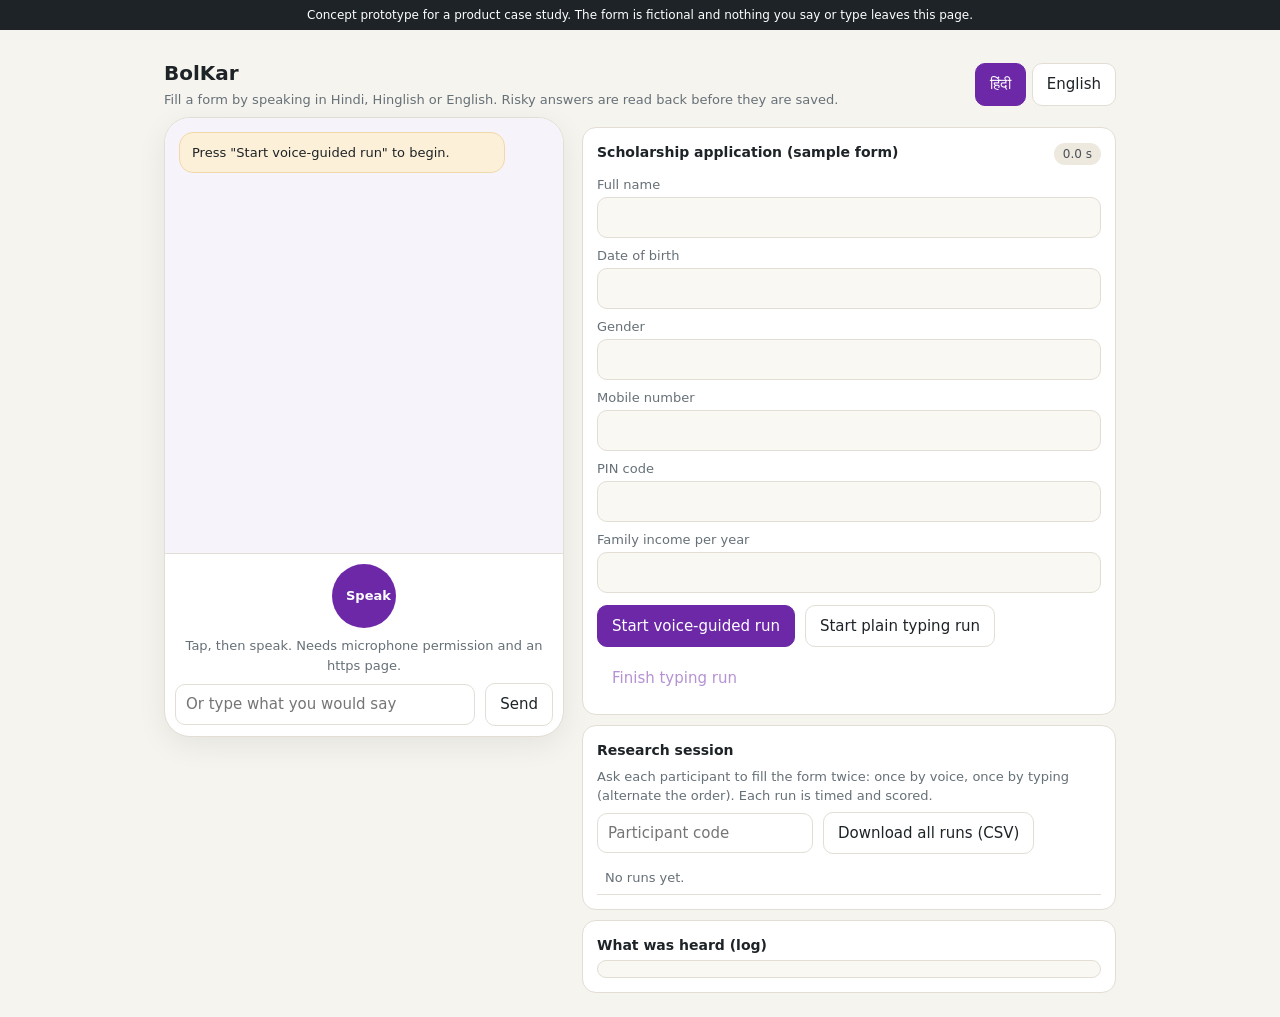
==== index.html @ 5ce9030a "Add bolkar: prototype, PRD, tests and README Split out of pm-prototypes into its own repository so i" ====
<!DOCTYPE html>
<html lang="en">
<head>
<meta charset="utf-8">
<meta name="viewport" content="width=device-width, initial-scale=1">
<title>BolKar: fill a form by speaking</title>
<link rel="stylesheet" href="base.css">
<style>
:root{--accent:#6d28a8;--accent-soft:#efe5fa}
.layout{display:grid;grid-template-columns:400px 1fr;gap:18px;align-items:start}@media(max-width:860px){.layout{grid-template-columns:1fr}}
.phone{margin:0;display:flex;flex-direction:column;min-height:620px}.chat{flex:1;padding:14px;display:flex;flex-direction:column;gap:8px;overflow:auto;max-height:470px;background:#f6f3fa}
.b{max-width:88%;padding:10px 12px;border-radius:14px;background:#fff;border:1px solid var(--line)}.b.me{align-self:flex-end;background:var(--accent);color:#fff;border:0}.b.sys{background:var(--warn-soft);border-color:#efd9a8;font-size:13px}
.b big{display:block;font-size:20px;font-weight:700;letter-spacing:.5px}.dock{padding:10px;border-top:1px solid var(--line);display:grid;gap:8px}
.mic{width:64px;height:64px;border-radius:50%;background:var(--accent);color:#fff;border:0;font-size:13px;font-weight:700;justify-self:center}.mic.on{background:var(--bad);animation:p 1s infinite}@keyframes p{50%{box-shadow:0 0 0 10px rgba(179,38,30,.15)}}
@media(prefers-reduced-motion:reduce){.mic.on{animation:none}}
.form label{margin-top:8px}.form input{width:100%;background:#faf8f3}.form input.ok{border-color:var(--ok);background:var(--ok-soft)}.form input.bad{border-color:var(--bad);background:var(--bad-soft)}
.seg{display:flex;gap:6px;flex-wrap:wrap}.seg button[aria-pressed=true]{background:var(--accent);color:#fff;border-color:var(--accent)}
</style>
</head>
<body>
<div class="concept">Concept prototype for a product case study. The form is fictional and nothing you say or type leaves this page.</div>
<div class="wrap">
  <header class="top"><div><h1>BolKar</h1><small>Fill a form by speaking in Hindi, Hinglish or English. Risky answers are read back before they are saved.</small></div>
    <div class="seg" id="lang"><button data-l="hi" aria-pressed="true">हिंदी</button><button data-l="en" aria-pressed="false">English</button></div></header>
  <div class="layout">
    <div class="phone">
      <div class="chat" id="chat" aria-live="polite"></div>
      <div class="dock">
        <button class="mic" id="mic" aria-label="Speak">Speak</button>
        <small id="micNote" style="text-align:center"></small>
        <div class="row"><input id="typed" class="grow" placeholder="Or type what you would say" aria-label="Type your answer"><button id="send">Send</button></div>
      </div>
    </div>
    <div>
      <div class="card form">
        <div class="row"><h3 class="grow">Scholarship application (sample form)</h3><span class="pill" id="timer">0.0 s</span></div>
        <div id="formFields"></div>
        <div class="row" style="margin-top:12px"><button class="primary" id="restart">Start voice-guided run</button><button id="plain">Start plain typing run</button><button class="ghost" id="submitPlain" disabled>Finish typing run</button></div>
      </div>
      <div class="card">
        <h3>Research session</h3>
        <p class="muted">Ask each participant to fill the form twice: once by voice, once by typing (alternate the order). Each run is timed and scored.</p>
        <div class="row"><input id="pid" placeholder="Participant code" maxlength="12"><button id="dl">Download all runs (CSV)</button></div>
        <table id="runs" style="margin-top:8px"></table>
      </div>
      <div class="card"><h3>What was heard (log)</h3><div class="log" id="log"></div></div>
    </div>
  </div>
</div>
<script src="speech.js"></script>
<script>
const B = BolKar, $ = id => document.getElementById(id), F = B.FIELDS;
const esc = s => String(s).replace(/[&<>"]/g, c => ({ '&': '&amp;', '<': '&lt;', '>': '&gt;', '"': '&quot;' }[c]));
const store = { get(k, d) { try { return JSON.parse(localStorage.getItem(k)) ?? d; } catch (e) { return d; } }, set(k, v) { try { localStorage.setItem(k, JSON.stringify(v)); } catch (e) {} } };
const T = { hi: { retry: 'माफ़ कीजिए, समझ नहीं आया। फिर से बोलिए।', type: 'आप चाहें तो नीचे लिख भी सकते हैं।', yn: 'कृपया हाँ या नहीं बोलिए।', again: 'ठीक है, फिर से बताइए।', done: 'सब जानकारी भर दी गई है। एक बार देख लीजिए।', saved: 'ठीक है।' },
  en: { retry: 'Sorry, I did not get that. Please say it again.', type: 'You can also type it below.', yn: 'Please say yes or no.', again: 'Okay, tell me again.', done: 'Everything is filled in. Please check it once.', saved: 'Got it.' } };
let lang = 'hi', run = null, runs = store.get('bolkar_runs', []), tick = null, rec = null, listening = false;
const SR = window.SpeechRecognition || window.webkitSpeechRecognition;
$('micNote').textContent = SR ? 'Tap, then speak. Needs microphone permission and an https page.' : 'This browser has no speech recognition. Type instead (Chrome on Android or desktop supports speech).';
function log(s) { $('log').textContent += s + '\n'; $('log').scrollTop = 1e6; }
function say(text, cls, big) { const d = document.createElement('div'); d.className = 'b ' + (cls || ''); d.innerHTML = (big ? `<big>${esc(big)}</big>` : '') + esc(text); $('chat').appendChild(d); $('chat').scrollTop = 1e6;
  if (!cls && window.speechSynthesis) { try { const u = new SpeechSynthesisUtterance(text); u.lang = lang === 'hi' ? 'hi-IN' : 'en-IN'; speechSynthesis.cancel(); speechSynthesis.speak(u); } catch (e) {} } }
function renderForm(editable) {
  $('formFields').innerHTML = F.map(f => `<label for="f_${f.id}">${f.label}</label><input id="f_${f.id}" ${editable ? '' : 'readonly'} autocomplete="off">`).join('');
}
function startTimer() { clearInterval(tick); const t0 = Date.now(); tick = setInterval(() => { $('timer').textContent = ((Date.now() - t0) / 1000).toFixed(1) + ' s'; }, 100); return t0; }
function pid() { return $('pid').value.trim().replace(/[^A-Za-z0-9_-]/g, '') || 'P' + String(Date.now()).slice(-4); }

// ---------- voice-guided run ----------
function startVoice() {
  renderForm(false); $('chat').innerHTML = ''; $('log').textContent = ''; $('submitPlain').disabled = true;
  run = { mode: 'voice', participant: pid(), i: 0, stage: 'ask', fails: 0, pending: null, t0: startTimer(), attempts: 0, corrections: 0, rejects: 0, typedTurns: 0 };
  ask();
}
function ask() { const f = F[run.i]; run.stage = 'ask'; run.fails = 0; say(f[lang]); }
function handle(text, typed) {
  if (!run || run.mode !== 'voice' || run.stage === 'done' || !text.trim()) return;
  const f = F[run.i]; say(text, 'me'); if (typed) run.typedTurns++;
  if (run.stage === 'confirm') {
    const a = B.yesNo(text); log(`[${f.id}] confirm heard "${text}" -> ${a}`);
    if (a === 'yes') return save(f, run.pending);
    if (a === 'no') { run.corrections++; say(T[lang].again); return ask(); }
    return say(T[lang].yn);
  }
  run.attempts++; const r = B.parse(f, text); log(`[${f.id}] heard "${text}" -> ${r.ok ? r.value : 'REJECTED: ' + r.why}`);
  if (!r.ok) { run.rejects++; run.fails++; say(r.why, 'sys'); say(T[lang].retry + (run.fails >= 2 ? ' ' + T[lang].type : '')); return; }
  if (f.confirm) { run.pending = r.value; run.stage = 'confirm'; const rb = B.readBack(f, r.value, lang); if (r.note) say(r.note, 'sys'); say(rb.speak, '', rb.shown); }
  else save(f, r.value);
}
function save(f, value) {
  const el = $('f_' + f.id); el.value = f.type === 'amount' ? '₹' + Number(value).toLocaleString('en-IN') : value; el.className = 'ok';
  if (++run.i < F.length) { say(T[lang].saved); ask(); } else finish();
}
function finish() {
  clearInterval(tick); run.stage = 'done'; say(T[lang].done);
  record({ participant: run.participant, mode: 'voice', seconds: +((Date.now() - run.t0) / 1000).toFixed(1), attempts: run.attempts, rejected: run.rejects, corrected_after_readback: run.corrections, typed_turns: run.typedTurns, invalid_fields: 0 });
}
// ---------- plain typing run (the baseline) ----------
function startPlain() {
  renderForm(true); $('chat').innerHTML = ''; say('Plain typing run: fill the form on the right by typing, then press "Finish typing run".', 'sys');
  run = { mode: 'plain', participant: pid(), t0: startTimer() }; $('submitPlain').disabled = false; $('f_' + F[0].id).focus();
}
function finishPlain() {
  clearInterval(tick); let bad = 0;
  for (const f of F) { const el = $('f_' + f.id), r = B.parse(f, el.value); el.className = r.ok ? 'ok' : 'bad'; if (!r.ok) bad++; }
  record({ participant: run.participant, mode: 'typing', seconds: +((Date.now() - run.t0) / 1000).toFixed(1), attempts: F.length, rejected: 0, corrected_after_readback: 0, typed_turns: F.length, invalid_fields: bad });
  $('submitPlain').disabled = true; run = null;
}
function record(r) { runs.push(r); store.set('bolkar_runs', runs); renderRuns(); }
const COLS = ['participant', 'mode', 'seconds', 'attempts', 'rejected', 'corrected_after_readback', 'typed_turns', 'invalid_fields'];
function renderRuns() { $('runs').innerHTML = runs.length ? '<tr>' + COLS.map(c => `<th>${c.replace(/_/g, ' ')}</th>`).join('') + '</tr>' + runs.slice(-8).map(r => '<tr>' + COLS.map(c => `<td>${esc(r[c])}</td>`).join('') + '</tr>').join('') : '<tr><td class="muted">No runs yet.</td></tr>'; }
$('dl').onclick = () => { const a = document.createElement('a'); a.href = URL.createObjectURL(new Blob([COLS.join(',') + '\n' + runs.map(r => COLS.map(c => r[c]).join(',')).join('\n')], { type: 'text/csv' })); a.download = 'bolkar_runs.csv'; document.body.appendChild(a); a.click(); a.remove(); };

// ---------- input ----------
$('send').onclick = () => { const v = $('typed').value; $('typed').value = ''; handle(v, true); };
$('typed').onkeydown = e => { if (e.key === 'Enter') $('send').click(); };
$('mic').onclick = () => {
  if (!SR) { $('typed').focus(); return; }
  if (listening) { rec.stop(); return; }
  try { speechSynthesis.cancel(); } catch (e) {}
  rec = new SR(); rec.lang = lang === 'hi' ? 'hi-IN' : 'en-IN'; rec.interimResults = false; rec.maxAlternatives = 1;
  rec.onstart = () => { listening = true; $('mic').classList.add('on'); $('mic').textContent = 'Listening'; };
  rec.onend = () => { listening = false; $('mic').classList.remove('on'); $('mic').textContent = 'Speak'; };
  rec.onerror = e => { $('micNote').textContent = 'Microphone problem (' + e.error + '). You can type instead.'; };
  rec.onresult = e => handle(e.results[0][0].transcript, false);
  rec.start();
};
$('lang').querySelectorAll('button').forEach(b => b.onclick = () => { $('lang').querySelectorAll('button').forEach(x => x.setAttribute('aria-pressed', x === b)); lang = b.dataset.l; if (run && run.mode === 'voice' && run.stage !== 'done') ask(); });
$('restart').onclick = startVoice; $('plain').onclick = startPlain; $('submitPlain').onclick = finishPlain;
renderForm(false); renderRuns(); say('Press "Start voice-guided run" to begin.', 'sys');
</script>
</body>
</html>
---- base.css ----
:root{--bg:#f6f4ef;--card:#fff;--ink:#1d2327;--muted:#667077;--line:#e2ded5;--accent:#0f6b5c;--accent-soft:#dff1ec;--warn:#b45309;--warn-soft:#fdf0d9;--bad:#b3261e;--bad-soft:#fbe4e2;--ok:#17703a;--ok-soft:#e0f3e6;--r:14px}
*{box-sizing:border-box}html{-webkit-text-size-adjust:100%}
body{margin:0;background:var(--bg);color:var(--ink);font:15px/1.5 system-ui,-apple-system,"Segoe UI",Roboto,"Noto Sans",sans-serif}
h1{font-size:20px;margin:0}h2{font-size:16px;margin:18px 0 8px}h3{font-size:14px;margin:0 0 4px}
p{margin:6px 0}small,.muted{color:var(--muted);font-size:13px}
.wrap{max-width:980px;margin:0 auto;padding:14px}
.concept{background:#1d2327;color:#fff;font-size:12px;padding:6px 14px;text-align:center}
header.top{display:flex;align-items:center;justify-content:space-between;gap:10px;padding:14px 0 6px;flex-wrap:wrap}
.card{background:var(--card);border:1px solid var(--line);border-radius:var(--r);padding:14px;margin:10px 0}
.row{display:flex;gap:10px;align-items:center;flex-wrap:wrap}.grow{flex:1}.right{margin-left:auto}
button,.btn{font:inherit;border:1px solid var(--line);background:#fff;color:var(--ink);border-radius:10px;padding:9px 14px;cursor:pointer;min-height:40px}
button:hover{border-color:#b9b3a6}button.primary{background:var(--accent);border-color:var(--accent);color:#fff}
button.danger{background:var(--bad);border-color:var(--bad);color:#fff}button.ghost{border-color:transparent;background:transparent;color:var(--accent)}
button:disabled{opacity:.5;cursor:default}button:focus-visible,select:focus-visible,input:focus-visible,textarea:focus-visible{outline:2px solid var(--accent);outline-offset:2px}
select,input,textarea{font:inherit;border:1px solid var(--line);border-radius:10px;padding:8px 10px;background:#fff;color:var(--ink);max-width:100%}
textarea{width:100%;min-height:80px;resize:vertical}label{font-size:13px;color:var(--muted);display:block;margin-bottom:3px}
.tabs{display:flex;gap:6px;border-bottom:1px solid var(--line);margin-top:6px;overflow-x:auto}
.tabs button{border:0;border-bottom:3px solid transparent;border-radius:0;background:none;padding:10px 12px;white-space:nowrap}
.tabs button[aria-selected=true]{border-bottom-color:var(--accent);font-weight:600}
.pill{display:inline-block;font-size:12px;padding:2px 9px;border-radius:99px;background:#eee9df;color:#4a5157;white-space:nowrap}
.pill.ok{background:var(--ok-soft);color:var(--ok)}.pill.warn{background:var(--warn-soft);color:var(--warn)}.pill.bad{background:var(--bad-soft);color:var(--bad)}.pill.acc{background:var(--accent-soft);color:var(--accent)}
table{border-collapse:collapse;width:100%;font-size:13px}th,td{border-bottom:1px solid var(--line);padding:6px 8px;text-align:left}th{color:var(--muted);font-weight:600}td.num,th.num{text-align:right;font-variant-numeric:tabular-nums}
.grid2{display:grid;grid-template-columns:1fr 1fr;gap:12px}@media(max-width:760px){.grid2{grid-template-columns:1fr}}
.phone{max-width:400px;margin:0 auto;background:#fff;border:1px solid var(--line);border-radius:26px;overflow:hidden;position:relative;min-height:640px;box-shadow:0 8px 30px rgba(0,0,0,.07)}
.sheet-bg{position:absolute;inset:0;background:rgba(20,24,27,.45);display:flex;align-items:flex-end;z-index:5}
.sheet{background:#fff;border-radius:20px 20px 0 0;padding:16px;width:100%;max-height:88%;overflow:auto}
.toast{position:absolute;left:12px;right:12px;bottom:12px;background:#1d2327;color:#fff;border-radius:12px;padding:10px 12px;display:flex;align-items:center;gap:10px;z-index:6;font-size:14px}
.toast button{min-height:32px;padding:4px 10px;background:transparent;color:#9be3d2;border-color:transparent}
.hidden{display:none!important}.log{font:12px/1.5 ui-monospace,Menlo,Consolas,monospace;max-height:260px;overflow:auto;background:#faf8f3;border:1px solid var(--line);border-radius:10px;padding:8px;white-space:pre-wrap}
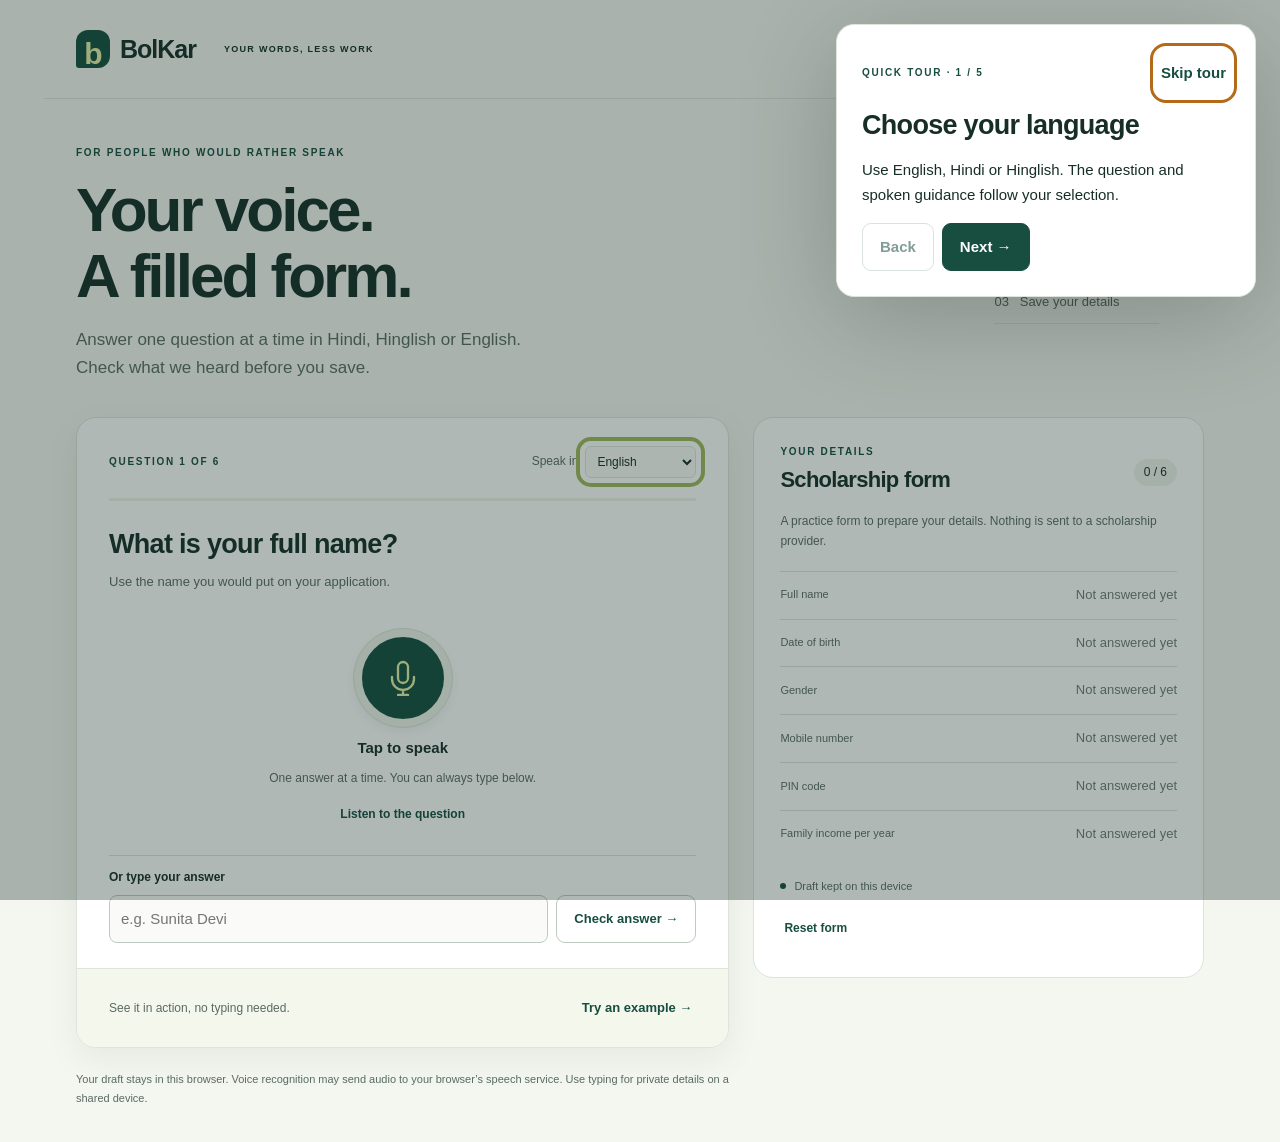
==== commit 6132cfd8: "UI overhaul: new interface, walkthrough, working flows" ====
--- a/index.html
+++ b/index.html
@@ -1,133 +1,22 @@
-<!DOCTYPE html>
+﻿<!doctype html>
 <html lang="en">
-<head>
-<meta charset="utf-8">
-<meta name="viewport" content="width=device-width, initial-scale=1">
-<title>BolKar: fill a form by speaking</title>
-<link rel="stylesheet" href="base.css">
-<style>
-:root{--accent:#6d28a8;--accent-soft:#efe5fa}
-.layout{display:grid;grid-template-columns:400px 1fr;gap:18px;align-items:start}@media(max-width:860px){.layout{grid-template-columns:1fr}}
-.phone{margin:0;display:flex;flex-direction:column;min-height:620px}.chat{flex:1;padding:14px;display:flex;flex-direction:column;gap:8px;overflow:auto;max-height:470px;background:#f6f3fa}
-.b{max-width:88%;padding:10px 12px;border-radius:14px;background:#fff;border:1px solid var(--line)}.b.me{align-self:flex-end;background:var(--accent);color:#fff;border:0}.b.sys{background:var(--warn-soft);border-color:#efd9a8;font-size:13px}
-.b big{display:block;font-size:20px;font-weight:700;letter-spacing:.5px}.dock{padding:10px;border-top:1px solid var(--line);display:grid;gap:8px}
-.mic{width:64px;height:64px;border-radius:50%;background:var(--accent);color:#fff;border:0;font-size:13px;font-weight:700;justify-self:center}.mic.on{background:var(--bad);animation:p 1s infinite}@keyframes p{50%{box-shadow:0 0 0 10px rgba(179,38,30,.15)}}
-@media(prefers-reduced-motion:reduce){.mic.on{animation:none}}
-.form label{margin-top:8px}.form input{width:100%;background:#faf8f3}.form input.ok{border-color:var(--ok);background:var(--ok-soft)}.form input.bad{border-color:var(--bad);background:var(--bad-soft)}
-.seg{display:flex;gap:6px;flex-wrap:wrap}.seg button[aria-pressed=true]{background:var(--accent);color:#fff;border-color:var(--accent)}
-</style>
-</head>
+<head><meta charset="utf-8"><meta name="viewport" content="width=device-width,initial-scale=1"><meta name="theme-color" content="#174e40"><title>BolKar — Say it. Check it. Save it.</title><link rel="stylesheet" href="base.css"><script defer src="speech.js"></script><script defer src="app.js"></script></head>
 <body>
-<div class="concept">Concept prototype for a product case study. The form is fictional and nothing you say or type leaves this page.</div>
-<div class="wrap">
-  <header class="top"><div><h1>BolKar</h1><small>Fill a form by speaking in Hindi, Hinglish or English. Risky answers are read back before they are saved.</small></div>
-    <div class="seg" id="lang"><button data-l="hi" aria-pressed="true">हिंदी</button><button data-l="en" aria-pressed="false">English</button></div></header>
-  <div class="layout">
-    <div class="phone">
-      <div class="chat" id="chat" aria-live="polite"></div>
-      <div class="dock">
-        <button class="mic" id="mic" aria-label="Speak">Speak</button>
-        <small id="micNote" style="text-align:center"></small>
-        <div class="row"><input id="typed" class="grow" placeholder="Or type what you would say" aria-label="Type your answer"><button id="send">Send</button></div>
-      </div>
-    </div>
-    <div>
-      <div class="card form">
-        <div class="row"><h3 class="grow">Scholarship application (sample form)</h3><span class="pill" id="timer">0.0 s</span></div>
-        <div id="formFields"></div>
-        <div class="row" style="margin-top:12px"><button class="primary" id="restart">Start voice-guided run</button><button id="plain">Start plain typing run</button><button class="ghost" id="submitPlain" disabled>Finish typing run</button></div>
-      </div>
-      <div class="card">
-        <h3>Research session</h3>
-        <p class="muted">Ask each participant to fill the form twice: once by voice, once by typing (alternate the order). Each run is timed and scored.</p>
-        <div class="row"><input id="pid" placeholder="Participant code" maxlength="12"><button id="dl">Download all runs (CSV)</button></div>
-        <table id="runs" style="margin-top:8px"></table>
-      </div>
-      <div class="card"><h3>What was heard (log)</h3><div class="log" id="log"></div></div>
-    </div>
-  </div>
-</div>
-<script src="speech.js"></script>
-<script>
-const B = BolKar, $ = id => document.getElementById(id), F = B.FIELDS;
-const esc = s => String(s).replace(/[&<>"]/g, c => ({ '&': '&amp;', '<': '&lt;', '>': '&gt;', '"': '&quot;' }[c]));
-const store = { get(k, d) { try { return JSON.parse(localStorage.getItem(k)) ?? d; } catch (e) { return d; } }, set(k, v) { try { localStorage.setItem(k, JSON.stringify(v)); } catch (e) {} } };
-const T = { hi: { retry: 'माफ़ कीजिए, समझ नहीं आया। फिर से बोलिए।', type: 'आप चाहें तो नीचे लिख भी सकते हैं।', yn: 'कृपया हाँ या नहीं बोलिए।', again: 'ठीक है, फिर से बताइए।', done: 'सब जानकारी भर दी गई है। एक बार देख लीजिए।', saved: 'ठीक है।' },
-  en: { retry: 'Sorry, I did not get that. Please say it again.', type: 'You can also type it below.', yn: 'Please say yes or no.', again: 'Okay, tell me again.', done: 'Everything is filled in. Please check it once.', saved: 'Got it.' } };
-let lang = 'hi', run = null, runs = store.get('bolkar_runs', []), tick = null, rec = null, listening = false;
-const SR = window.SpeechRecognition || window.webkitSpeechRecognition;
-$('micNote').textContent = SR ? 'Tap, then speak. Needs microphone permission and an https page.' : 'This browser has no speech recognition. Type instead (Chrome on Android or desktop supports speech).';
-function log(s) { $('log').textContent += s + '\n'; $('log').scrollTop = 1e6; }
-function say(text, cls, big) { const d = document.createElement('div'); d.className = 'b ' + (cls || ''); d.innerHTML = (big ? `<big>${esc(big)}</big>` : '') + esc(text); $('chat').appendChild(d); $('chat').scrollTop = 1e6;
-  if (!cls && window.speechSynthesis) { try { const u = new SpeechSynthesisUtterance(text); u.lang = lang === 'hi' ? 'hi-IN' : 'en-IN'; speechSynthesis.cancel(); speechSynthesis.speak(u); } catch (e) {} } }
-function renderForm(editable) {
-  $('formFields').innerHTML = F.map(f => `<label for="f_${f.id}">${f.label}</label><input id="f_${f.id}" ${editable ? '' : 'readonly'} autocomplete="off">`).join('');
-}
-function startTimer() { clearInterval(tick); const t0 = Date.now(); tick = setInterval(() => { $('timer').textContent = ((Date.now() - t0) / 1000).toFixed(1) + ' s'; }, 100); return t0; }
-function pid() { return $('pid').value.trim().replace(/[^A-Za-z0-9_-]/g, '') || 'P' + String(Date.now()).slice(-4); }
+<header class="header"><a class="brand" href="./" aria-label="BolKar home"><span class="brand-mark" aria-hidden="true">b</span>BolKar<span class="brand-detail">YOUR WORDS, LESS WORK</span></a><button id="how" class="quiet">How it works <span aria-hidden="true">↗</span></button></header>
+<main>
+<section class="intro"><div><p class="eyebrow">FOR PEOPLE WHO WOULD RATHER SPEAK</p><h1>Your voice.<br>A filled form.</h1><p class="lead">Answer one question at a time in Hindi, Hinglish or English. Check what we heard before you save.</p></div><div class="intro-aside"><span class="mini-line">01 &nbsp; Speak or type</span><span class="mini-line">02 &nbsp; Check your answer</span><span class="mini-line">03 &nbsp; Save your details</span></div></section>
+<div class="workspace">
+<section class="voice-card" aria-labelledby="question"><div class="card-top"><span class="eyebrow" id="step">QUESTION 1 OF 6</span><label class="language" for="language">Speak in <select id="language"><option value="en">English</option><option value="hi">हिन्दी / Hinglish</option></select></label></div><div class="progress" aria-hidden="true"><div id="progress"></div></div>
+<div id="interaction"><h2 id="question" tabindex="-1"></h2><p id="hint" class="muted"></p><div class="voice-area" id="voiceArea"><button id="mic" class="mic" aria-label="Start microphone"><svg width="30" height="36" viewBox="0 0 30 36" fill="none" aria-hidden="true"><rect x="10" y="2" width="10" height="21" rx="5" stroke="currentColor" stroke-width="2.3"/><path d="M4 17v2a11 11 0 0 0 22 0v-2M15 30v5M10 35h10" stroke="currentColor" stroke-width="2.3" stroke-linecap="round"/></svg></button><strong id="voiceState">Tap to speak</strong><p id="micNote" class="muted"></p><button id="repeat" class="text-button">Listen to the question</button></div>
+<div id="feedback" role="status" aria-live="polite"></div>
+<div id="confirmation" class="confirmation" hidden><p class="eyebrow">CHECK BEFORE SAVING</p><div id="heard" class="heard"></div><p id="normalNote"></p><div class="actions"><button id="confirm" class="primary">Yes, save answer</button><button id="change">Change answer</button><button id="read" class="text-button">Read it back</button></div></div>
+<form id="answerForm"><label for="typed" id="typeLabel">Or type your answer</label><div class="input-row"><input id="typed" autocomplete="off" maxlength="160" aria-describedby="hint feedback"><button type="submit" id="send">Check answer <span aria-hidden="true">→</span></button></div></form></div>
+<div id="completion" hidden><div class="success-symbol" aria-hidden="true">✓</div><h2 id="completeTitle" tabindex="-1">Ready for a final look.</h2><p id="completeNote">Check the details alongside. You can edit any answer before saving.</p><button id="save" class="primary">Save form on this device</button><button id="download">Download details</button></div>
+<div class="example-row" id="exampleArea"><span>See it in action, no typing needed.</span><button id="example" class="text-button">Try an example →</button></div></section>
+<aside class="summary-card" id="summary"><div class="summary-heading"><div><p class="eyebrow">YOUR DETAILS</p><h2>Scholarship form</h2></div><span id="count" class="badge">0 / 6</span></div><p class="muted summary-note">A practice form to prepare your details. Nothing is sent to a scholarship provider.</p><dl id="details"></dl><div class="storage-note"><span class="status-dot"></span><span id="storage">Draft kept on this device</span></div><button id="reset" class="text-button reset">Reset form</button></aside>
+</div><p class="privacy">Your draft stays in this browser. Voice recognition may send audio to your browser’s speech service. Use typing for private details on a shared device.</p>
+</main>
+<dialog id="tour" aria-labelledby="tourTitle"><div class="tour-top"><span id="tourCount" class="eyebrow"></span><button id="skip" class="text-button">Skip tour</button></div><h2 id="tourTitle"></h2><p id="tourText"></p><div class="actions"><button id="back">Back</button><button id="next" class="primary">Next</button></div></dialog>
+<dialog id="resetDialog" aria-labelledby="resetTitle"><h2 id="resetTitle">Clear this form?</h2><p>This removes your answers and saved form from this browser.</p><div class="actions"><button id="cancelReset">Keep my answers</button><button id="doReset" class="primary">Clear form</button></div></dialog>
+</body></html>
 
-// ---------- voice-guided run ----------
-function startVoice() {
-  renderForm(false); $('chat').innerHTML = ''; $('log').textContent = ''; $('submitPlain').disabled = true;
-  run = { mode: 'voice', participant: pid(), i: 0, stage: 'ask', fails: 0, pending: null, t0: startTimer(), attempts: 0, corrections: 0, rejects: 0, typedTurns: 0 };
-  ask();
-}
-function ask() { const f = F[run.i]; run.stage = 'ask'; run.fails = 0; say(f[lang]); }
-function handle(text, typed) {
-  if (!run || run.mode !== 'voice' || run.stage === 'done' || !text.trim()) return;
-  const f = F[run.i]; say(text, 'me'); if (typed) run.typedTurns++;
-  if (run.stage === 'confirm') {
-    const a = B.yesNo(text); log(`[${f.id}] confirm heard "${text}" -> ${a}`);
-    if (a === 'yes') return save(f, run.pending);
-    if (a === 'no') { run.corrections++; say(T[lang].again); return ask(); }
-    return say(T[lang].yn);
-  }
-  run.attempts++; const r = B.parse(f, text); log(`[${f.id}] heard "${text}" -> ${r.ok ? r.value : 'REJECTED: ' + r.why}`);
-  if (!r.ok) { run.rejects++; run.fails++; say(r.why, 'sys'); say(T[lang].retry + (run.fails >= 2 ? ' ' + T[lang].type : '')); return; }
-  if (f.confirm) { run.pending = r.value; run.stage = 'confirm'; const rb = B.readBack(f, r.value, lang); if (r.note) say(r.note, 'sys'); say(rb.speak, '', rb.shown); }
-  else save(f, r.value);
-}
-function save(f, value) {
-  const el = $('f_' + f.id); el.value = f.type === 'amount' ? '₹' + Number(value).toLocaleString('en-IN') : value; el.className = 'ok';
-  if (++run.i < F.length) { say(T[lang].saved); ask(); } else finish();
-}
-function finish() {
-  clearInterval(tick); run.stage = 'done'; say(T[lang].done);
-  record({ participant: run.participant, mode: 'voice', seconds: +((Date.now() - run.t0) / 1000).toFixed(1), attempts: run.attempts, rejected: run.rejects, corrected_after_readback: run.corrections, typed_turns: run.typedTurns, invalid_fields: 0 });
-}
-// ---------- plain typing run (the baseline) ----------
-function startPlain() {
-  renderForm(true); $('chat').innerHTML = ''; say('Plain typing run: fill the form on the right by typing, then press "Finish typing run".', 'sys');
-  run = { mode: 'plain', participant: pid(), t0: startTimer() }; $('submitPlain').disabled = false; $('f_' + F[0].id).focus();
-}
-function finishPlain() {
-  clearInterval(tick); let bad = 0;
-  for (const f of F) { const el = $('f_' + f.id), r = B.parse(f, el.value); el.className = r.ok ? 'ok' : 'bad'; if (!r.ok) bad++; }
-  record({ participant: run.participant, mode: 'typing', seconds: +((Date.now() - run.t0) / 1000).toFixed(1), attempts: F.length, rejected: 0, corrected_after_readback: 0, typed_turns: F.length, invalid_fields: bad });
-  $('submitPlain').disabled = true; run = null;
-}
-function record(r) { runs.push(r); store.set('bolkar_runs', runs); renderRuns(); }
-const COLS = ['participant', 'mode', 'seconds', 'attempts', 'rejected', 'corrected_after_readback', 'typed_turns', 'invalid_fields'];
-function renderRuns() { $('runs').innerHTML = runs.length ? '<tr>' + COLS.map(c => `<th>${c.replace(/_/g, ' ')}</th>`).join('') + '</tr>' + runs.slice(-8).map(r => '<tr>' + COLS.map(c => `<td>${esc(r[c])}</td>`).join('') + '</tr>').join('') : '<tr><td class="muted">No runs yet.</td></tr>'; }
-$('dl').onclick = () => { const a = document.createElement('a'); a.href = URL.createObjectURL(new Blob([COLS.join(',') + '\n' + runs.map(r => COLS.map(c => r[c]).join(',')).join('\n')], { type: 'text/csv' })); a.download = 'bolkar_runs.csv'; document.body.appendChild(a); a.click(); a.remove(); };
-
-// ---------- input ----------
-$('send').onclick = () => { const v = $('typed').value; $('typed').value = ''; handle(v, true); };
-$('typed').onkeydown = e => { if (e.key === 'Enter') $('send').click(); };
-$('mic').onclick = () => {
-  if (!SR) { $('typed').focus(); return; }
-  if (listening) { rec.stop(); return; }
-  try { speechSynthesis.cancel(); } catch (e) {}
-  rec = new SR(); rec.lang = lang === 'hi' ? 'hi-IN' : 'en-IN'; rec.interimResults = false; rec.maxAlternatives = 1;
-  rec.onstart = () => { listening = true; $('mic').classList.add('on'); $('mic').textContent = 'Listening'; };
-  rec.onend = () => { listening = false; $('mic').classList.remove('on'); $('mic').textContent = 'Speak'; };
-  rec.onerror = e => { $('micNote').textContent = 'Microphone problem (' + e.error + '). You can type instead.'; };
-  rec.onresult = e => handle(e.results[0][0].transcript, false);
-  rec.start();
-};
-$('lang').querySelectorAll('button').forEach(b => b.onclick = () => { $('lang').querySelectorAll('button').forEach(x => x.setAttribute('aria-pressed', x === b)); lang = b.dataset.l; if (run && run.mode === 'voice' && run.stage !== 'done') ask(); });
-$('restart').onclick = startVoice; $('plain').onclick = startPlain; $('submitPlain').onclick = finishPlain;
-renderForm(false); renderRuns(); say('Press "Start voice-guided run" to begin.', 'sys');
-</script>
-</body>
-</html>
--- a/base.css
+++ b/base.css
@@ -1,29 +1,3 @@
-:root{--bg:#f6f4ef;--card:#fff;--ink:#1d2327;--muted:#667077;--line:#e2ded5;--accent:#0f6b5c;--accent-soft:#dff1ec;--warn:#b45309;--warn-soft:#fdf0d9;--bad:#b3261e;--bad-soft:#fbe4e2;--ok:#17703a;--ok-soft:#e0f3e6;--r:14px}
-*{box-sizing:border-box}html{-webkit-text-size-adjust:100%}
-body{margin:0;background:var(--bg);color:var(--ink);font:15px/1.5 system-ui,-apple-system,"Segoe UI",Roboto,"Noto Sans",sans-serif}
-h1{font-size:20px;margin:0}h2{font-size:16px;margin:18px 0 8px}h3{font-size:14px;margin:0 0 4px}
-p{margin:6px 0}small,.muted{color:var(--muted);font-size:13px}
-.wrap{max-width:980px;margin:0 auto;padding:14px}
-.concept{background:#1d2327;color:#fff;font-size:12px;padding:6px 14px;text-align:center}
-header.top{display:flex;align-items:center;justify-content:space-between;gap:10px;padding:14px 0 6px;flex-wrap:wrap}
-.card{background:var(--card);border:1px solid var(--line);border-radius:var(--r);padding:14px;margin:10px 0}
-.row{display:flex;gap:10px;align-items:center;flex-wrap:wrap}.grow{flex:1}.right{margin-left:auto}
-button,.btn{font:inherit;border:1px solid var(--line);background:#fff;color:var(--ink);border-radius:10px;padding:9px 14px;cursor:pointer;min-height:40px}
-button:hover{border-color:#b9b3a6}button.primary{background:var(--accent);border-color:var(--accent);color:#fff}
-button.danger{background:var(--bad);border-color:var(--bad);color:#fff}button.ghost{border-color:transparent;background:transparent;color:var(--accent)}
-button:disabled{opacity:.5;cursor:default}button:focus-visible,select:focus-visible,input:focus-visible,textarea:focus-visible{outline:2px solid var(--accent);outline-offset:2px}
-select,input,textarea{font:inherit;border:1px solid var(--line);border-radius:10px;padding:8px 10px;background:#fff;color:var(--ink);max-width:100%}
-textarea{width:100%;min-height:80px;resize:vertical}label{font-size:13px;color:var(--muted);display:block;margin-bottom:3px}
-.tabs{display:flex;gap:6px;border-bottom:1px solid var(--line);margin-top:6px;overflow-x:auto}
-.tabs button{border:0;border-bottom:3px solid transparent;border-radius:0;background:none;padding:10px 12px;white-space:nowrap}
-.tabs button[aria-selected=true]{border-bottom-color:var(--accent);font-weight:600}
-.pill{display:inline-block;font-size:12px;padding:2px 9px;border-radius:99px;background:#eee9df;color:#4a5157;white-space:nowrap}
-.pill.ok{background:var(--ok-soft);color:var(--ok)}.pill.warn{background:var(--warn-soft);color:var(--warn)}.pill.bad{background:var(--bad-soft);color:var(--bad)}.pill.acc{background:var(--accent-soft);color:var(--accent)}
-table{border-collapse:collapse;width:100%;font-size:13px}th,td{border-bottom:1px solid var(--line);padding:6px 8px;text-align:left}th{color:var(--muted);font-weight:600}td.num,th.num{text-align:right;font-variant-numeric:tabular-nums}
-.grid2{display:grid;grid-template-columns:1fr 1fr;gap:12px}@media(max-width:760px){.grid2{grid-template-columns:1fr}}
-.phone{max-width:400px;margin:0 auto;background:#fff;border:1px solid var(--line);border-radius:26px;overflow:hidden;position:relative;min-height:640px;box-shadow:0 8px 30px rgba(0,0,0,.07)}
-.sheet-bg{position:absolute;inset:0;background:rgba(20,24,27,.45);display:flex;align-items:flex-end;z-index:5}
-.sheet{background:#fff;border-radius:20px 20px 0 0;padding:16px;width:100%;max-height:88%;overflow:auto}
-.toast{position:absolute;left:12px;right:12px;bottom:12px;background:#1d2327;color:#fff;border-radius:12px;padding:10px 12px;display:flex;align-items:center;gap:10px;z-index:6;font-size:14px}
-.toast button{min-height:32px;padding:4px 10px;background:transparent;color:#9be3d2;border-color:transparent}
-.hidden{display:none!important}.log{font:12px/1.5 ui-monospace,Menlo,Consolas,monospace;max-height:260px;overflow:auto;background:#faf8f3;border:1px solid var(--line);border-radius:10px;padding:8px;white-space:pre-wrap}
+﻿
+:root{--ink:#172e28;--muted:#596b64;--green:#174e40;--line:#dce4dc;--paper:#fff;--bg:#f4f6f0;--lime:#e4eea9}*{box-sizing:border-box}body{margin:0;background:var(--bg);color:var(--ink);font:15px/1.6 'Segoe UI',Arial,sans-serif}button,input,select{font:inherit}button,a,select,input{-webkit-tap-highlight-color:transparent}button{cursor:pointer;border:1px solid #bccbc0;border-radius:9px;background:white;color:var(--green);padding:11px 17px;min-height:46px;font-weight:600}button:hover{background:#edf2e9}button:disabled{cursor:default;opacity:.55}button:focus-visible,a:focus-visible,select:focus-visible,input:focus-visible{outline:3px solid #b46a18;outline-offset:4px}.primary{background:var(--green);border-color:var(--green);color:white}.primary:hover{background:#0c382c}.text-button,.quiet{border:0;background:transparent;padding:8px 4px}.header{max-width:1192px;margin:auto;padding:26px 32px;display:flex;align-items:center;justify-content:space-between;border-bottom:1px solid var(--line)}.brand{text-decoration:none;color:var(--ink);display:flex;align-items:center;gap:10px;font-size:25px;font-weight:750;letter-spacing:-1px}.brand-mark{display:grid;place-items:center;width:34px;height:38px;background:var(--green);color:var(--lime);border-radius:12px 12px 12px 3px;font-size:30px}.brand-detail{font-size:9px;letter-spacing:1.3px;margin-left:18px;font-weight:650}main{max-width:1128px;margin:auto;padding:46px 0 24px}.intro{display:flex;justify-content:space-between;align-items:center;margin-bottom:36px}.eyebrow{font-size:10px;letter-spacing:1.7px;font-weight:750;margin:0;color:var(--green)}h1{font-size:62px;line-height:1.06;letter-spacing:-3px;font-weight:650;margin:16px 0}h2{font-size:27px;line-height:1.3;letter-spacing:-.7px;margin:24px 0 10px}.lead{font-size:17px;color:var(--muted);max-width:470px;margin:18px 0 0}.intro-aside{padding-right:45px;display:grid;gap:13px;font-size:13px;color:var(--muted)}.mini-line{border-bottom:1px solid var(--line);padding:0 28px 10px 0}.workspace{display:grid;grid-template-columns:minmax(0,1.45fr) minmax(0,1fr);gap:24px;align-items:start}.voice-card,.summary-card{background:var(--paper);border:1px solid var(--line);border-radius:20px;overflow:hidden}.voice-card{padding:28px 32px 0;box-shadow:0 12px 35px #233b2110}.card-top{display:flex;justify-content:space-between;align-items:center;gap:12px}.language{font-size:12px;color:var(--muted);display:flex;align-items:center;gap:7px}select{border:1px solid var(--line);background:#f8faf5;border-radius:6px;padding:7px;color:var(--ink);max-width:155px}.progress{height:3px;background:#edf1e8;margin-top:20px}.progress div{height:100%;background:var(--green);transition:width .3s}#question{margin-top:26px}.muted{color:var(--muted);font-size:13px}#hint{min-height:22px;margin-top:0}.voice-area{display:flex;flex-direction:column;align-items:center;text-align:center;padding:22px 0 13px;gap:9px}.mic{display:grid;place-items:center;width:98px;height:98px;border-radius:50%;background:var(--green);color:var(--lime);border:8px solid #edf3e9;outline:1px solid #dae3d5;box-shadow:0 5px 12px #174e4015}.mic:hover{background:#25634f}.mic.listening{background:#a93226;color:white;animation:breathe 1.2s infinite}#micNote{max-width:350px;margin:0;font-size:12px}.voice-area .text-button{font-size:12px;min-height:32px}#feedback{color:#973725;font-size:13px;margin-bottom:10px}#answerForm{padding:12px 0 25px;border-top:1px solid var(--line)}#answerForm label{font-size:12px;font-weight:650;display:block;margin:0 0 8px}.input-row{display:flex;gap:8px}input{min-width:0;width:100%;border:1px solid #bccbc0;border-radius:8px;padding:11px;color:var(--ink);background:#fafbf8}.input-row button{white-space:nowrap;font-size:13px}.example-row{margin:0 -32px;padding:16px 32px;background:#f4f7ec;border-top:1px solid var(--line);display:flex;align-items:center;justify-content:space-between;gap:12px;font-size:12px;color:var(--muted)}.example-row button{font-size:13px}.summary-card{padding:26px}.summary-heading{display:flex;justify-content:space-between;align-items:center}.summary-heading h2{font-size:22px;margin:6px 0}.badge{font-size:12px;background:#eef2e9;padding:4px 10px;border-radius:20px}.summary-note{font-size:12px;margin:12px 0 20px}dl{margin:0}.detail{padding:13px 0;border-top:1px solid var(--line);display:grid;grid-template-columns:1fr auto;align-items:center;gap:4px 10px}dt{font-size:11px;color:var(--muted)}dd{margin:0;font-size:15px;font-weight:600;overflow-wrap:anywhere}.detail button{grid-column:2;grid-row:1/3;font-size:12px;min-height:35px;padding:4px 6px}.empty{color:#6e7c73;font-size:13px;font-weight:400}.storage-note{display:flex;align-items:center;gap:8px;margin-top:20px;font-size:11px;color:var(--muted)}.status-dot{height:6px;width:6px;border-radius:50%;background:var(--green)}.reset{font-size:12px;margin-top:10px}.privacy{font-size:11px;color:var(--muted);max-width:680px;margin-top:22px}.confirmation{border:1px solid #c5d5a9;background:#f4f8e9;border-radius:12px;padding:20px;margin:12px 0 20px}.heard{font-size:29px;font-weight:650;overflow-wrap:anywhere;margin-top:8px}.actions{display:flex;gap:8px;flex-wrap:wrap}.confirmation p{font-size:12px}.confirmation .actions button{font-size:12px}.success-symbol{width:56px;height:56px;display:grid;place-items:center;border-radius:50%;background:var(--lime);font-size:30px;margin-top:32px}#completion{padding-bottom:30px}#completion button{margin:12px 5px 0 0}dialog{border:1px solid var(--line);border-radius:18px;padding:25px;max-width:420px;width:calc(100% - 32px);color:var(--ink);box-shadow:0 20px 100px #0003}dialog::backdrop{background:#142b2455}dialog h2{margin-top:12px}.tour-top{display:flex;justify-content:space-between;align-items:center}.tour-highlight{outline:4px solid #a0b75e;outline-offset:5px;position:relative}.privacy,dialog p{line-height:1.65}[hidden]{display:none!important}@keyframes breathe{50%{box-shadow:0 0 0 9px #a9322620}}@media(min-width:780px){#tour{margin:24px 24px auto auto}}@media(max-width:1180px){main{padding:36px 28px 24px}}@media(max-width:760px){.header{padding:18px 20px}.brand-detail,.intro-aside{display:none}main{padding:28px 18px}.intro{margin-bottom:25px}h1{font-size:48px;letter-spacing:-2px}.lead{font-size:15px}.workspace{grid-template-columns:1fr;gap:20px}.voice-card{padding:23px 20px 0}.card-top{gap:6px}.card-top .eyebrow{font-size:9px;letter-spacing:1px}.language{font-size:11px;gap:4px}select{max-width:141px;font-size:12px}.example-row{margin:0 -20px;padding:14px 20px;flex-wrap:wrap;gap:0}.input-row{flex-direction:column}.input-row button{width:100%}h2{font-size:25px}.summary-card{padding:23px}.privacy{font-size:11px}.heard{font-size:25px}}@media(prefers-reduced-motion:reduce){*{animation:none!important;transition:none!important}}
+
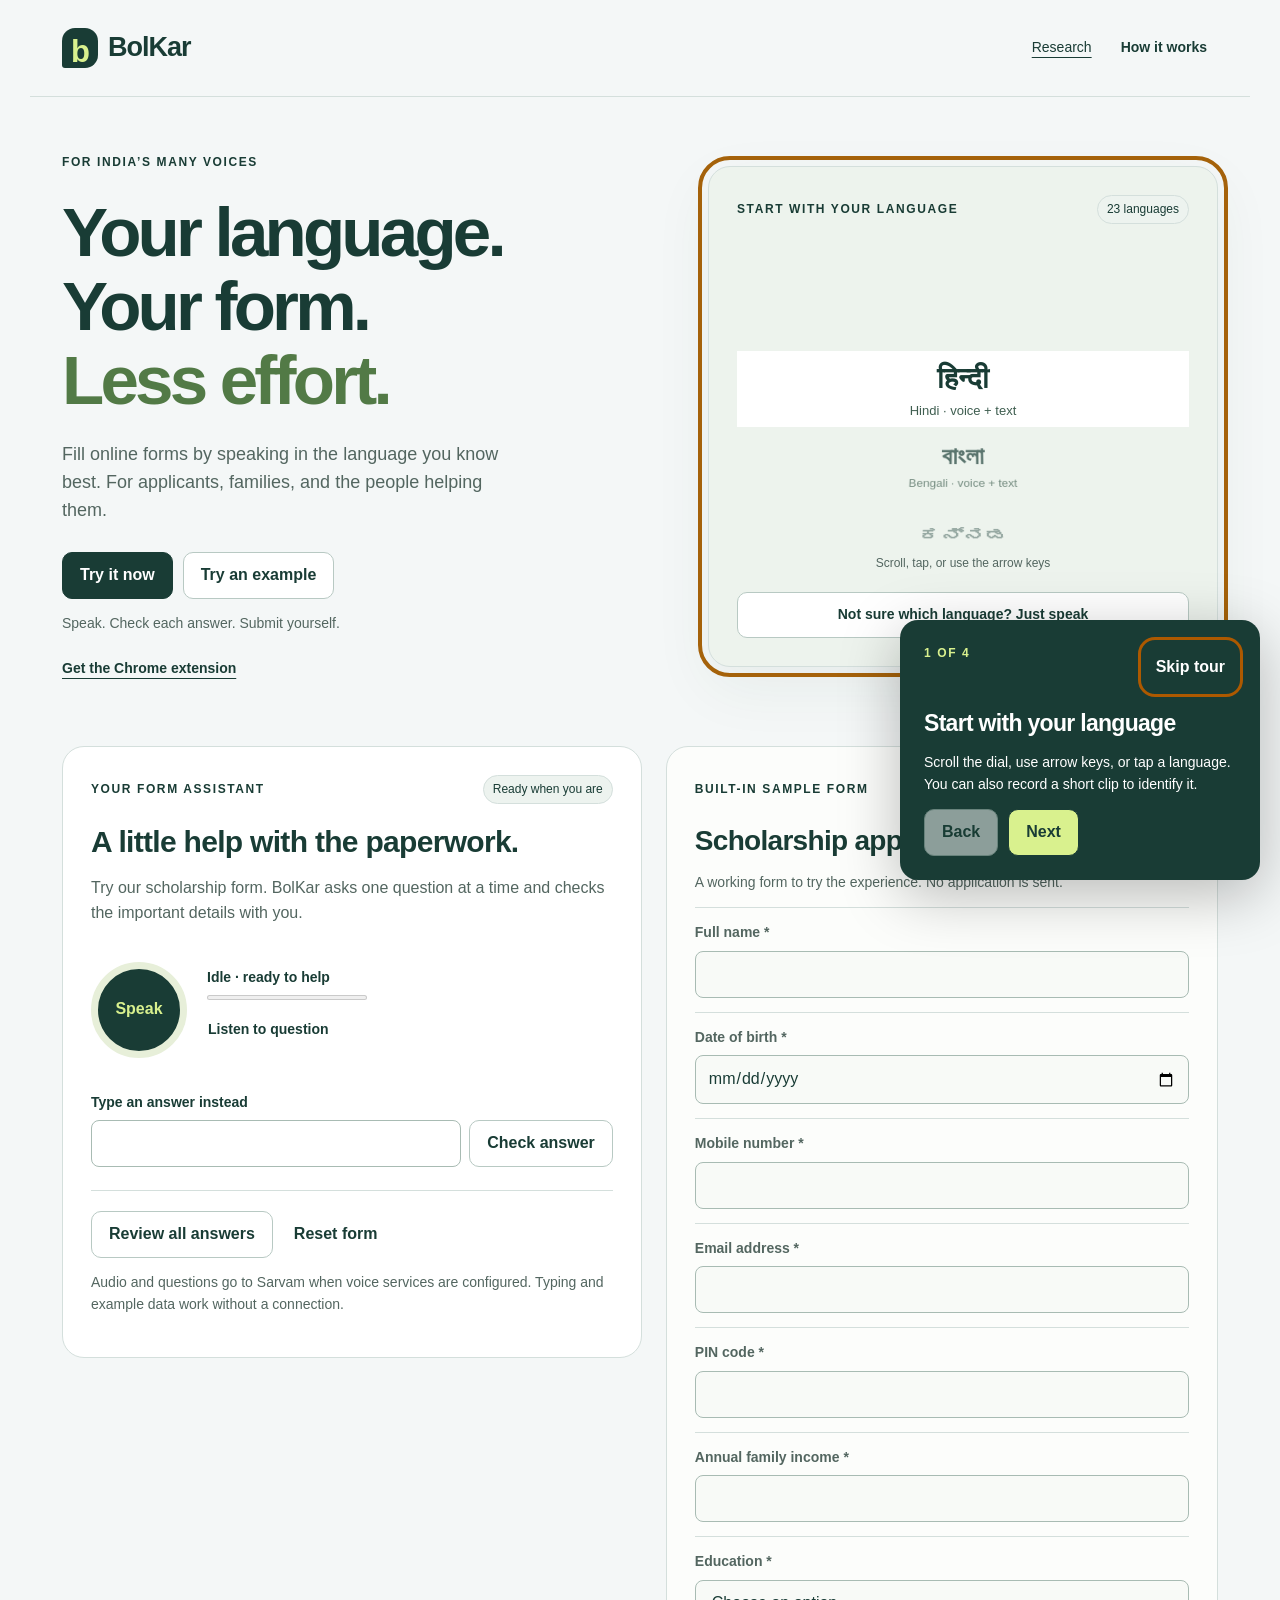
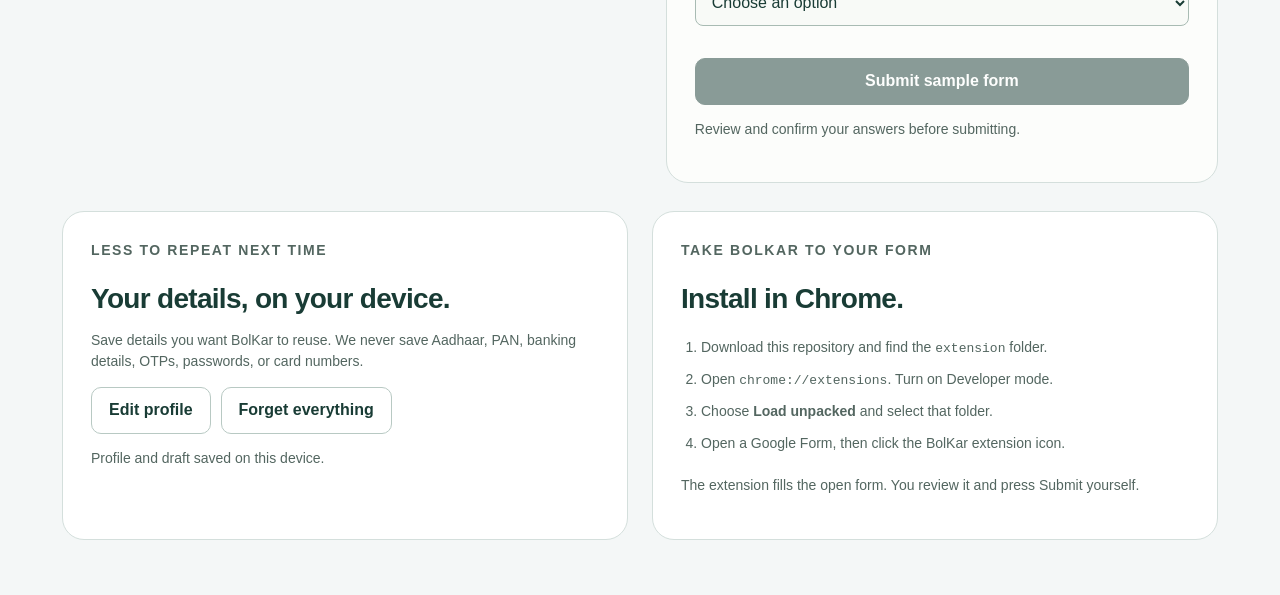
==== commit 13122945: "UI overhaul: new interface, walkthrough, working flows" ====
--- a/index.html
+++ b/index.html
@@ -1,22 +1,11 @@
-﻿<!doctype html>
-<html lang="en">
-<head><meta charset="utf-8"><meta name="viewport" content="width=device-width,initial-scale=1"><meta name="theme-color" content="#174e40"><title>BolKar — Say it. Check it. Save it.</title><link rel="stylesheet" href="base.css"><script defer src="speech.js"></script><script defer src="app.js"></script></head>
-<body>
-<header class="header"><a class="brand" href="./" aria-label="BolKar home"><span class="brand-mark" aria-hidden="true">b</span>BolKar<span class="brand-detail">YOUR WORDS, LESS WORK</span></a><button id="how" class="quiet">How it works <span aria-hidden="true">↗</span></button></header>
-<main>
-<section class="intro"><div><p class="eyebrow">FOR PEOPLE WHO WOULD RATHER SPEAK</p><h1>Your voice.<br>A filled form.</h1><p class="lead">Answer one question at a time in Hindi, Hinglish or English. Check what we heard before you save.</p></div><div class="intro-aside"><span class="mini-line">01 &nbsp; Speak or type</span><span class="mini-line">02 &nbsp; Check your answer</span><span class="mini-line">03 &nbsp; Save your details</span></div></section>
-<div class="workspace">
-<section class="voice-card" aria-labelledby="question"><div class="card-top"><span class="eyebrow" id="step">QUESTION 1 OF 6</span><label class="language" for="language">Speak in <select id="language"><option value="en">English</option><option value="hi">हिन्दी / Hinglish</option></select></label></div><div class="progress" aria-hidden="true"><div id="progress"></div></div>
-<div id="interaction"><h2 id="question" tabindex="-1"></h2><p id="hint" class="muted"></p><div class="voice-area" id="voiceArea"><button id="mic" class="mic" aria-label="Start microphone"><svg width="30" height="36" viewBox="0 0 30 36" fill="none" aria-hidden="true"><rect x="10" y="2" width="10" height="21" rx="5" stroke="currentColor" stroke-width="2.3"/><path d="M4 17v2a11 11 0 0 0 22 0v-2M15 30v5M10 35h10" stroke="currentColor" stroke-width="2.3" stroke-linecap="round"/></svg></button><strong id="voiceState">Tap to speak</strong><p id="micNote" class="muted"></p><button id="repeat" class="text-button">Listen to the question</button></div>
-<div id="feedback" role="status" aria-live="polite"></div>
-<div id="confirmation" class="confirmation" hidden><p class="eyebrow">CHECK BEFORE SAVING</p><div id="heard" class="heard"></div><p id="normalNote"></p><div class="actions"><button id="confirm" class="primary">Yes, save answer</button><button id="change">Change answer</button><button id="read" class="text-button">Read it back</button></div></div>
-<form id="answerForm"><label for="typed" id="typeLabel">Or type your answer</label><div class="input-row"><input id="typed" autocomplete="off" maxlength="160" aria-describedby="hint feedback"><button type="submit" id="send">Check answer <span aria-hidden="true">→</span></button></div></form></div>
-<div id="completion" hidden><div class="success-symbol" aria-hidden="true">✓</div><h2 id="completeTitle" tabindex="-1">Ready for a final look.</h2><p id="completeNote">Check the details alongside. You can edit any answer before saving.</p><button id="save" class="primary">Save form on this device</button><button id="download">Download details</button></div>
-<div class="example-row" id="exampleArea"><span>See it in action, no typing needed.</span><button id="example" class="text-button">Try an example →</button></div></section>
-<aside class="summary-card" id="summary"><div class="summary-heading"><div><p class="eyebrow">YOUR DETAILS</p><h2>Scholarship form</h2></div><span id="count" class="badge">0 / 6</span></div><p class="muted summary-note">A practice form to prepare your details. Nothing is sent to a scholarship provider.</p><dl id="details"></dl><div class="storage-note"><span class="status-dot"></span><span id="storage">Draft kept on this device</span></div><button id="reset" class="text-button reset">Reset form</button></aside>
-</div><p class="privacy">Your draft stays in this browser. Voice recognition may send audio to your browser’s speech service. Use typing for private details on a shared device.</p>
-</main>
-<dialog id="tour" aria-labelledby="tourTitle"><div class="tour-top"><span id="tourCount" class="eyebrow"></span><button id="skip" class="text-button">Skip tour</button></div><h2 id="tourTitle"></h2><p id="tourText"></p><div class="actions"><button id="back">Back</button><button id="next" class="primary">Next</button></div></dialog>
-<dialog id="resetDialog" aria-labelledby="resetTitle"><h2 id="resetTitle">Clear this form?</h2><p>This removes your answers and saved form from this browser.</p><div class="actions"><button id="cancelReset">Keep my answers</button><button id="doReset" class="primary">Clear form</button></div></dialog>
-</body></html>
-
+<!doctype html>
+<html lang="en"><head><meta charset="utf-8"><meta name="viewport" content="width=device-width,initial-scale=1"><meta name="theme-color" content="#193c35"><meta name="description" content="Fill forms with your voice in your own language. Choose a language, answer, check, and stay in control."><title>BolKar — Your language. Your form.</title><link rel="stylesheet" href="base.css"><script defer src="speech.js"></script><script defer src="core/languages.js"></script><script defer src="core/engine.js"></script><script defer src="core/api.js"></script><script defer src="core/voice.js"></script><script defer src="core/dial.js"></script><script defer src="app.js"></script></head>
+<body><header><a class="brand" href="index.html"><span class="mark">b</span>BolKar</a><nav><a href="research.html">Research</a><button id="how" class="quiet">How it works</button></nav></header>
+<main><section class="hero"><div class="hero-copy"><p class="eyebrow">FOR INDIA’S MANY VOICES</p><h1>Your language.<br>Your form.<br><em>Less effort.</em></h1><p class="lead">Fill online forms by speaking in the language you know best. For applicants, families, and the people helping them.</p><div class="actions"><button id="start" class="primary">Try it now</button><button id="example">Try an example</button></div><p class="small">Speak. Check each answer. Submit yourself.</p><a href="#install" class="install-link">Get the Chrome extension</a></div><div class="language-card" id="languageCard"><div class="card-heading"><span class="eyebrow">START WITH YOUR LANGUAGE</span><span class="tag">23 languages</span></div><div id="dial"></div><div class="dial-caption">Scroll, tap, or use the arrow keys</div><button id="detect" class="wide">Not sure which language? Just speak</button><div id="detected" hidden><p id="detectedText"></p><button id="confirmLanguage">Yes, use this language</button><button id="retryLanguage">Choose another</button></div></div></section>
+<section id="workspace" class="workspace"><div class="assistant card"><div class="card-heading"><span class="eyebrow">YOUR FORM ASSISTANT</span><span class="tag" id="progress">Ready when you are</span></div><h2 id="question" tabindex="-1">A little help with the paperwork.</h2><p id="questionNote">Try our scholarship form. BolKar asks one question at a time and checks the important details with you.</p><p id="translationNote" class="small"></p><div class="voice-controls" id="voiceArea"><button id="mic" class="mic" aria-label="Start recording">Speak</button><div><strong id="voiceState">Idle · ready to help</strong><meter id="level" min="0" max="1" value="0" aria-label="Microphone level"></meter><button id="listen" class="quiet">Listen to question</button></div></div><p id="feedback" role="status" aria-live="polite"></p><div id="pending" class="confirmation" hidden><span class="eyebrow">CHECK THIS ANSWER</span><strong id="pendingValue"></strong><p id="original"></p><div class="actions"><button id="confirm" class="primary">Yes, fill this answer</button><button id="change">No, change it</button><button id="readback">Read it back</button></div></div><form id="answerForm"><label for="typed">Type an answer instead</label><div class="input-row"><input id="typed" maxlength="500" autocomplete="off"><button id="check" type="submit">Check answer</button></div></form><div class="actions bottom-actions"><button id="review">Review all answers</button><button id="saveForNext" hidden>Save this for next time</button><button id="reset" class="quiet">Reset form</button></div><p class="small">Audio and questions go to Sarvam when voice services are configured. Typing and example data work without a connection.</p></div>
+<div class="card sample" id="sample"><div class="card-heading"><span class="eyebrow">BUILT-IN SAMPLE FORM</span><span id="filled" class="tag">0 / 7</span></div><h2>Scholarship application</h2><p class="small">A working form to try the experience. No application is sent.</p><form id="sampleForm"><div id="sampleFields"></div><button type="submit" id="submitSample" class="primary" disabled>Submit sample form</button></form><p id="submitNote" role="status">Review and confirm your answers before submitting.</p></div></section>
+<section class="lower-grid"><div class="card" id="profileArea"><p class="eyebrow">LESS TO REPEAT NEXT TIME</p><h2>Your details, on your device.</h2><p>Save details you want BolKar to reuse. We never save Aadhaar, PAN, banking details, OTPs, passwords, or card numbers.</p><div class="actions"><button id="editProfile">Edit profile</button><button id="forget">Forget everything</button></div><p id="storage" class="small">Profile and draft stay in this browser.</p></div><div class="card" id="install"><p class="eyebrow">TAKE BOLKAR TO YOUR FORM</p><h2>Install in Chrome.</h2><ol><li>Download this repository and find the <code>extension</code> folder.</li><li>Open <code>chrome://extensions</code>. Turn on Developer mode.</li><li>Choose <strong>Load unpacked</strong> and select that folder.</li><li>Open a Google Form, then click the BolKar extension icon.</li></ol><p class="small">The extension fills the open form. You review it and press Submit yourself.</p></div></section></main>
+<dialog id="profileDialog" aria-labelledby="profileTitle"><div class="card-heading"><h2 id="profileTitle">Your reusable profile</h2><button id="closeProfile" class="quiet">Close</button></div><p id="consentText">Save these details on this device so BolKar can reuse them? Only answers needed for the current question are sent for conversion; your full profile is never sent.</p><p id="consentStatus" class="small"></p><form id="profileForm"><div id="profileFields" class="profile-grid"></div><label class="check-label"><input id="consent" type="checkbox" required> <span id="consentLabel">I agree to save my profile on this device.</span></label><p id="profileError" role="alert"></p><div class="actions"><button class="primary" type="submit">Save profile</button><button id="deleteProfile" type="button">Delete profile</button></div></form></dialog>
+<dialog id="reviewDialog" aria-labelledby="reviewTitle"><h2 id="reviewTitle">One final check.</h2><p>Check every value. Close this review to edit anything.</p><div id="reviewList"></div><label class="check-label"><input id="reviewConsent" type="checkbox">I have checked these answers.</label><div class="actions"><button id="finishReview" class="primary">Confirm review</button><button id="closeReview">Back to editing</button></div><p id="reviewError" role="alert"></p></dialog>
+<div id="tour" class="tour" role="dialog" aria-modal="false" aria-labelledby="tourTitle" hidden><div class="card-heading"><span id="tourCount" class="eyebrow"></span><button id="skip" class="quiet">Skip tour</button></div><h2 id="tourTitle"></h2><p id="tourText"></p><div class="actions"><button id="back">Back</button><button id="next" class="primary">Next</button></div></div>
+</body></html>
--- a/base.css
+++ b/base.css
@@ -1,3 +1,2 @@
-﻿
-:root{--ink:#172e28;--muted:#596b64;--green:#174e40;--line:#dce4dc;--paper:#fff;--bg:#f4f6f0;--lime:#e4eea9}*{box-sizing:border-box}body{margin:0;background:var(--bg);color:var(--ink);font:15px/1.6 'Segoe UI',Arial,sans-serif}button,input,select{font:inherit}button,a,select,input{-webkit-tap-highlight-color:transparent}button{cursor:pointer;border:1px solid #bccbc0;border-radius:9px;background:white;color:var(--green);padding:11px 17px;min-height:46px;font-weight:600}button:hover{background:#edf2e9}button:disabled{cursor:default;opacity:.55}button:focus-visible,a:focus-visible,select:focus-visible,input:focus-visible{outline:3px solid #b46a18;outline-offset:4px}.primary{background:var(--green);border-color:var(--green);color:white}.primary:hover{background:#0c382c}.text-button,.quiet{border:0;background:transparent;padding:8px 4px}.header{max-width:1192px;margin:auto;padding:26px 32px;display:flex;align-items:center;justify-content:space-between;border-bottom:1px solid var(--line)}.brand{text-decoration:none;color:var(--ink);display:flex;align-items:center;gap:10px;font-size:25px;font-weight:750;letter-spacing:-1px}.brand-mark{display:grid;place-items:center;width:34px;height:38px;background:var(--green);color:var(--lime);border-radius:12px 12px 12px 3px;font-size:30px}.brand-detail{font-size:9px;letter-spacing:1.3px;margin-left:18px;font-weight:650}main{max-width:1128px;margin:auto;padding:46px 0 24px}.intro{display:flex;justify-content:space-between;align-items:center;margin-bottom:36px}.eyebrow{font-size:10px;letter-spacing:1.7px;font-weight:750;margin:0;color:var(--green)}h1{font-size:62px;line-height:1.06;letter-spacing:-3px;font-weight:650;margin:16px 0}h2{font-size:27px;line-height:1.3;letter-spacing:-.7px;margin:24px 0 10px}.lead{font-size:17px;color:var(--muted);max-width:470px;margin:18px 0 0}.intro-aside{padding-right:45px;display:grid;gap:13px;font-size:13px;color:var(--muted)}.mini-line{border-bottom:1px solid var(--line);padding:0 28px 10px 0}.workspace{display:grid;grid-template-columns:minmax(0,1.45fr) minmax(0,1fr);gap:24px;align-items:start}.voice-card,.summary-card{background:var(--paper);border:1px solid var(--line);border-radius:20px;overflow:hidden}.voice-card{padding:28px 32px 0;box-shadow:0 12px 35px #233b2110}.card-top{display:flex;justify-content:space-between;align-items:center;gap:12px}.language{font-size:12px;color:var(--muted);display:flex;align-items:center;gap:7px}select{border:1px solid var(--line);background:#f8faf5;border-radius:6px;padding:7px;color:var(--ink);max-width:155px}.progress{height:3px;background:#edf1e8;margin-top:20px}.progress div{height:100%;background:var(--green);transition:width .3s}#question{margin-top:26px}.muted{color:var(--muted);font-size:13px}#hint{min-height:22px;margin-top:0}.voice-area{display:flex;flex-direction:column;align-items:center;text-align:center;padding:22px 0 13px;gap:9px}.mic{display:grid;place-items:center;width:98px;height:98px;border-radius:50%;background:var(--green);color:var(--lime);border:8px solid #edf3e9;outline:1px solid #dae3d5;box-shadow:0 5px 12px #174e4015}.mic:hover{background:#25634f}.mic.listening{background:#a93226;color:white;animation:breathe 1.2s infinite}#micNote{max-width:350px;margin:0;font-size:12px}.voice-area .text-button{font-size:12px;min-height:32px}#feedback{color:#973725;font-size:13px;margin-bottom:10px}#answerForm{padding:12px 0 25px;border-top:1px solid var(--line)}#answerForm label{font-size:12px;font-weight:650;display:block;margin:0 0 8px}.input-row{display:flex;gap:8px}input{min-width:0;width:100%;border:1px solid #bccbc0;border-radius:8px;padding:11px;color:var(--ink);background:#fafbf8}.input-row button{white-space:nowrap;font-size:13px}.example-row{margin:0 -32px;padding:16px 32px;background:#f4f7ec;border-top:1px solid var(--line);display:flex;align-items:center;justify-content:space-between;gap:12px;font-size:12px;color:var(--muted)}.example-row button{font-size:13px}.summary-card{padding:26px}.summary-heading{display:flex;justify-content:space-between;align-items:center}.summary-heading h2{font-size:22px;margin:6px 0}.badge{font-size:12px;background:#eef2e9;padding:4px 10px;border-radius:20px}.summary-note{font-size:12px;margin:12px 0 20px}dl{margin:0}.detail{padding:13px 0;border-top:1px solid var(--line);display:grid;grid-template-columns:1fr auto;align-items:center;gap:4px 10px}dt{font-size:11px;color:var(--muted)}dd{margin:0;font-size:15px;font-weight:600;overflow-wrap:anywhere}.detail button{grid-column:2;grid-row:1/3;font-size:12px;min-height:35px;padding:4px 6px}.empty{color:#6e7c73;font-size:13px;font-weight:400}.storage-note{display:flex;align-items:center;gap:8px;margin-top:20px;font-size:11px;color:var(--muted)}.status-dot{height:6px;width:6px;border-radius:50%;background:var(--green)}.reset{font-size:12px;margin-top:10px}.privacy{font-size:11px;color:var(--muted);max-width:680px;margin-top:22px}.confirmation{border:1px solid #c5d5a9;background:#f4f8e9;border-radius:12px;padding:20px;margin:12px 0 20px}.heard{font-size:29px;font-weight:650;overflow-wrap:anywhere;margin-top:8px}.actions{display:flex;gap:8px;flex-wrap:wrap}.confirmation p{font-size:12px}.confirmation .actions button{font-size:12px}.success-symbol{width:56px;height:56px;display:grid;place-items:center;border-radius:50%;background:var(--lime);font-size:30px;margin-top:32px}#completion{padding-bottom:30px}#completion button{margin:12px 5px 0 0}dialog{border:1px solid var(--line);border-radius:18px;padding:25px;max-width:420px;width:calc(100% - 32px);color:var(--ink);box-shadow:0 20px 100px #0003}dialog::backdrop{background:#142b2455}dialog h2{margin-top:12px}.tour-top{display:flex;justify-content:space-between;align-items:center}.tour-highlight{outline:4px solid #a0b75e;outline-offset:5px;position:relative}.privacy,dialog p{line-height:1.65}[hidden]{display:none!important}@keyframes breathe{50%{box-shadow:0 0 0 9px #a9322620}}@media(min-width:780px){#tour{margin:24px 24px auto auto}}@media(max-width:1180px){main{padding:36px 28px 24px}}@media(max-width:760px){.header{padding:18px 20px}.brand-detail,.intro-aside{display:none}main{padding:28px 18px}.intro{margin-bottom:25px}h1{font-size:48px;letter-spacing:-2px}.lead{font-size:15px}.workspace{grid-template-columns:1fr;gap:20px}.voice-card{padding:23px 20px 0}.card-top{gap:6px}.card-top .eyebrow{font-size:9px;letter-spacing:1px}.language{font-size:11px;gap:4px}select{max-width:141px;font-size:12px}.example-row{margin:0 -20px;padding:14px 20px;flex-wrap:wrap;gap:0}.input-row{flex-direction:column}.input-row button{width:100%}h2{font-size:25px}.summary-card{padding:23px}.privacy{font-size:11px}.heard{font-size:25px}}@media(prefers-reduced-motion:reduce){*{animation:none!important;transition:none!important}}
-
+@charset "UTF-8";
+:root{--ink:#193c35;--muted:#536660;--paper:#fff;--bg:#f4f7f7;--line:#d4dfdc;--accent:#d9f18e;--red:#9b302b}*{box-sizing:border-box}html{scroll-behavior:smooth}body{margin:0;background:var(--bg);color:var(--ink);font:16px/1.55 'Segoe UI',Arial,sans-serif}button,input,select,textarea{font:inherit}button,a,input,select,textarea{touch-action:manipulation}button{min-height:46px;padding:10px 17px;border:1px solid #b8c9c3;border-radius:10px;background:white;color:var(--ink);font-weight:600;cursor:pointer}button:hover{background:#e9f1ec}button:disabled{opacity:.5;cursor:default}.primary{background:var(--ink);color:white;border-color:var(--ink)}.primary:hover{background:#285d50}.quiet{background:transparent;border-color:transparent;padding:8px 10px}a{color:var(--ink);text-underline-offset:5px}button:focus-visible,a:focus-visible,input:focus-visible,select:focus-visible,textarea:focus-visible,.dial:focus-visible{outline:3px solid #ad5900;outline-offset:4px}header{max-width:1220px;margin:auto;padding:25px 32px;display:flex;justify-content:space-between;align-items:center;border-bottom:1px solid var(--line);gap:15px}nav{display:flex;align-items:center;gap:18px;font-size:14px}.brand{font-size:27px;font-weight:750;letter-spacing:-1px;text-decoration:none;display:flex;align-items:center;gap:10px}.mark{display:grid;place-items:center;background:var(--ink);color:var(--accent);width:36px;height:40px;border-radius:13px 13px 13px 3px;font-size:31px}main{max-width:1220px;margin:auto;padding:56px 32px}.hero{display:grid;grid-template-columns:1.1fr 1fr;align-items:center;gap:85px;margin-bottom:66px}.eyebrow{font-size:12px;font-weight:750;letter-spacing:1.6px;margin:0}h1{font-size:clamp(48px,5.4vw,76px);line-height:1.07;letter-spacing:-3.8px;margin:24px 0;font-weight:650}h1 em{font-style:normal;color:#527a46}h2{font-size:28px;line-height:1.2;letter-spacing:-.7px;margin:20px 0 14px}h3{font-size:20px}.lead{font-size:18px;color:var(--muted);max-width:460px;margin:0 0 27px}.actions{display:flex;flex-wrap:wrap;gap:10px}.small{font-size:14px;color:var(--muted)}.install-link{display:inline-block;margin-top:9px;font-size:14px;font-weight:650}.card,.language-card{background:var(--paper);border:1px solid var(--line);border-radius:22px;padding:28px;min-width:0}.language-card{background:#edf3ed;box-shadow:0 20px 60px #1c4b3410;overflow:hidden}.card-heading{display:flex;justify-content:space-between;align-items:center;gap:10px}.tag{font-size:12px;padding:4px 9px;background:#edf3ef;border:1px solid var(--line);border-radius:20px;white-space:nowrap}.dial{position:relative;height:304px;overflow-y:auto;scroll-snap-type:y mandatory;scrollbar-width:none;padding:114px 0;overscroll-behavior:contain;isolation:isolate;margin:13px 0;background:linear-gradient(transparent 37.5%,#fff 37.5%,#fff 62.5%,transparent 62.5%);border-radius:16px}.dial::-webkit-scrollbar{display:none}.dial-item{height:76px;scroll-snap-align:center;display:flex;flex-direction:column;align-items:center;justify-content:center;cursor:pointer;transform-origin:center;will-change:transform}.dial-item strong{font-size:29px;font-weight:650}.dial-item span{font-size:13px;color:#3f5e50}.dial-caption{text-align:center;font-size:12px;color:var(--muted);margin-bottom:20px}.wide{width:100%;font-size:14px}.workspace{display:grid;grid-template-columns:1.05fr 1fr;gap:24px;align-items:start;scroll-margin-top:20px}.assistant h2{font-size:30px}#questionNote{color:var(--muted)}.voice-controls{padding:20px 0;display:flex;gap:20px;align-items:center}.voice-controls>div{display:grid;gap:4px;justify-items:start}.mic{border:7px solid #e7efd9;background:var(--ink);color:var(--accent);width:96px;height:96px;border-radius:50%;flex-shrink:0;font-size:16px}.mic.recording{background:#9b302b;color:#fff;border-color:#f2dedc}meter{width:160px;max-width:100%;height:10px}#voiceState{font-size:14px}.voice-controls .quiet{font-size:14px;padding-left:0}.input-row{display:flex;gap:8px}label{display:block;font-size:14px;font-weight:600;margin-bottom:7px}input,select,textarea{width:100%;min-width:0;min-height:46px;border:1px solid #a8bbb3;border-radius:8px;padding:10px 12px;background:white;color:var(--ink)}.input-row input{flex:1}.input-row button{white-space:nowrap}.bottom-actions{border-top:1px solid var(--line);padding-top:20px;margin-top:23px}#feedback,#profileError,#reviewError{color:var(--red);font-size:14px;overflow-wrap:anywhere}.confirmation{padding:22px;border:1px solid #9ebc7d;border-radius:15px;background:#f4f9e8;margin-bottom:22px}.confirmation strong{display:block;font-size:28px;overflow-wrap:anywhere;margin-top:10px}.confirmation p{font-size:14px}.confirmation button{font-size:14px}.sample{background:#fcfdfb}.sample-field{border-top:1px solid var(--line);padding:14px 0}.sample-field label{color:var(--muted)}.sample-field input,.sample-field select{background:#f8faf7}#submitSample{margin-top:18px;width:100%}#submitNote{font-size:14px;color:var(--muted)}.lower-grid{display:grid;grid-template-columns:1fr 1fr;gap:24px;margin-top:28px}.lower-grid p,.lower-grid li{font-size:14px;color:var(--muted)}ol{padding-left:20px}li{padding:5px 0}code{font-size:13px;overflow-wrap:anywhere}dialog{color:var(--ink);background:white;border:1px solid var(--line);border-radius:22px;max-width:670px;width:calc(100% - 32px);max-height:90dvh;padding:28px;box-shadow:0 24px 100px #163b3533}dialog::backdrop{background:#102c2766}dialog h2{margin-top:0}.profile-grid{display:grid;grid-template-columns:1fr 1fr;gap:14px}.check-label{display:flex;align-items:start;gap:10px;margin:20px 0}.check-label input{width:20px;min-height:20px;flex-shrink:0}.review-row{border-top:1px solid var(--line);padding:12px 0;overflow-wrap:anywhere}.review-row span{display:block;color:var(--muted);font-size:14px}.tour{position:fixed;z-index:50;bottom:20px;right:20px;width:360px;max-width:calc(100% - 32px);padding:24px;background:var(--ink);color:white;border-radius:18px;box-shadow:0 15px 60px #0004}.tour .quiet{color:white}.tour h2{font-size:23px}.tour .eyebrow{color:var(--accent)}.tour p{font-size:14px}.tour .primary{background:var(--accent);color:var(--ink)}.tour-highlight{outline:4px solid #a5620a;outline-offset:6px}.tour .card-heading{align-items:start}[hidden]{display:none!important}.research{max-width:800px}.research textarea{min-height:130px}.research .card{margin-top:24px}table{border-collapse:collapse;width:100%;font-size:14px}td,th{padding:9px;text-align:left;border-bottom:1px solid var(--line)}@media(max-width:800px){header{padding:18px 20px}nav{gap:7px}main{padding:32px 20px}.hero{grid-template-columns:1fr;gap:30px;margin-bottom:30px}h1{font-size:54px;letter-spacing:-2.6px}.lead{font-size:17px}.workspace,.lower-grid{grid-template-columns:1fr}.card,.language-card{padding:22px}.language-card{max-width:520px;width:100%}.profile-grid{grid-template-columns:1fr 1fr}.tour{bottom:12px;right:16px}.tour-highlight{outline-offset:2px}}@media(max-width:420px){header{padding:15px}nav{font-size:13px}nav button{font-size:13px;padding:6px}.brand{font-size:24px}main{padding:28px 16px}.card,.language-card{padding:20px}.eyebrow{font-size:11px}.input-row{flex-direction:column}.profile-grid{grid-template-columns:1fr}.voice-controls{gap:12px}.mic{width:86px;height:86px}meter{width:130px}h1{font-size:49px}.tour{padding:18px}.tour p{margin:10px 0}}@media(prefers-reduced-motion:reduce){html{scroll-behavior:auto}*{animation:none!important;transition:none!important}}
